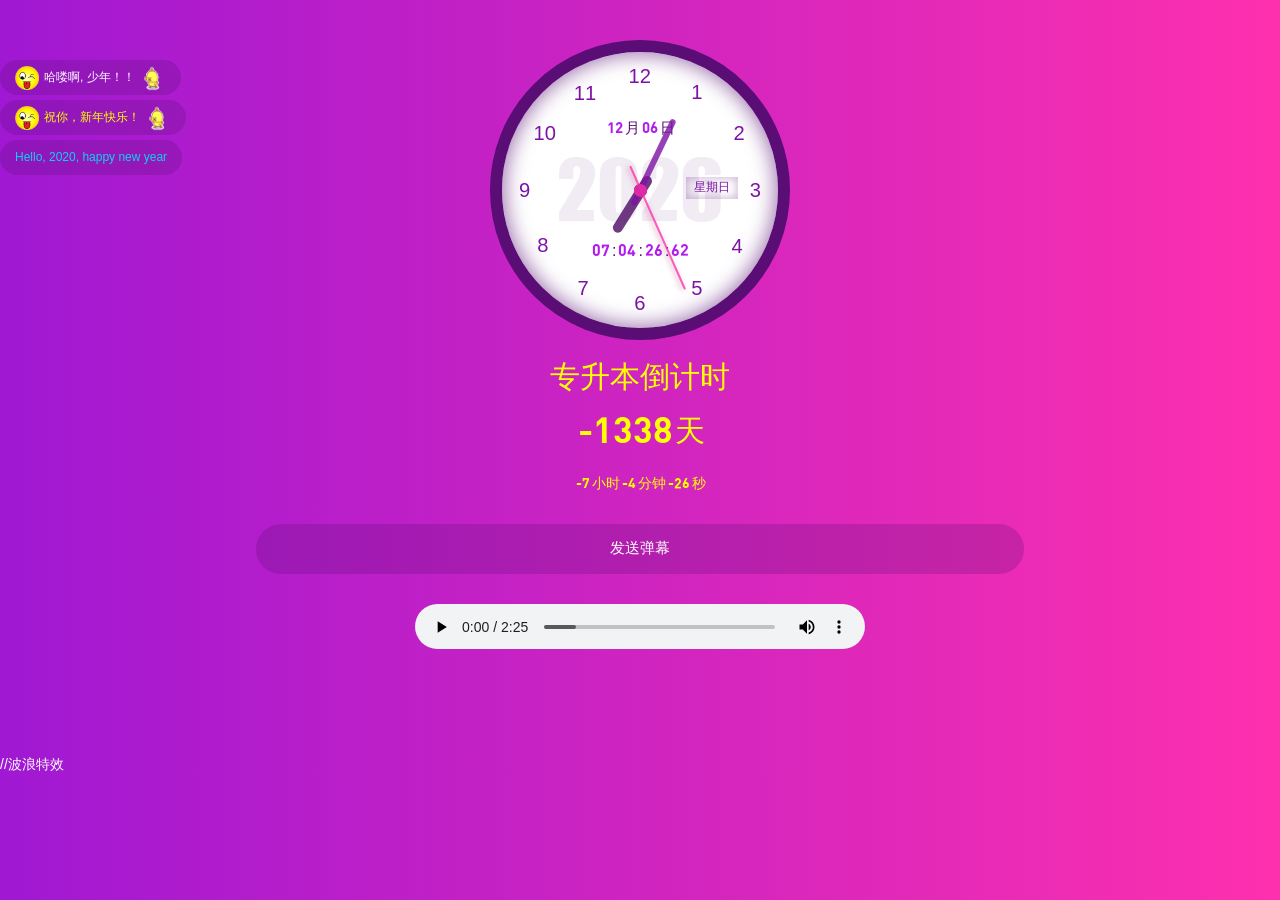
==== index.html @ ce54ad5e "first" ====
<!DOCTYPE html>
<html>
<head>
<meta charset="utf-8">
<title> 专升本最后倒计时 </title>
<meta name="chenc" content="Runoob">
<meta name="description" content="时钟 时间 & 钟表 日历">
<meta name="viewport" content="width=device-width, initial-scale=1.0,minimum-scale=1.0,maximum-scale=1.0, user-scalable=no">
<link rel="stylesheet" type="text/css" href="static/css/style.css">
<link rel="stylesheet" type="text/css" href="static/css/font_1191451_h720mljzrsc.css">
<link rel="stylesheet" href="static/css/bootstrap.css">
<link rel="shortcut icon" href="favicon.ico" type="image/x-icon">
<script src="static/js/jquery.min.js"></script>
<script src="static/js/bootstrap.min.js"></script>
<script src="static/js/jweixin-1.4.0.js"></script> 
<script src="static/js/app.js"></script>

</head>
<body>
    <div class="key">
        <div class="iocnBox"><i class="iconfont icon-delete"></i></div>
        <div class="empty">清空</div>
        <textarea placeholder="在此述说放假感受..." rows="1" class="van-field__control"></textarea>
        <div class="buts"><a href="#">发送</a></div>
    </div>
    <div class="today">
        <div class="clock">
            <div class="pos SS"></div>
            <div class="pos MM"></div>
            <div class="pos HH"></div>
            <div class="spot"></div>
        </div>
        <!-- <p>北京时间</p> -->
        <!-- <div class="day"></div>         -->
        <div class="time"></div>
        <div class="sydate"></div>
    </div>
    <div class="Barrage"></div>
    <div class="message">发送弹幕</div>

<div id="audioBox" class="music">
		<script type="text/javascript"> 
		window.onload = function(){ 
		var arr = ["mp3/站在风口上.mp3","mp3/akon.mp3","mp3/篇章.mp3","mp3/黎明前的黑暗.mp3"];               //把需要播放的歌曲从后往前排，这里已添加两首音乐，可继续添加多个音乐 
		var myAudio = new Audio(); 
		myAudio.preload = true; 
		myAudio.controls = true;  
		myAudio.src = arr.pop();         //每次读数组最后一个元素 
		myAudio.addEventListener('ended', playEndedHandler, false); 
		myAudio.play(); 
		document.getElementById("audioBox").appendChild(myAudio); 
		myAudio.loop = false;//禁止循环，否则无法触发ended事件 
		function playEndedHandler(){ 
		myAudio.src = arr.pop(); 
		myAudio.play(); 
		console.log(arr.length); 
		!arr.length && myAudio.removeEventListener('ended',playEndedHandler,false);//只有一个元素时解除绑定 
		} 
		} 
		</script> 
		</div>
    <div class="music"> 
       <!-- <audio class="play" id="indexVideo" controls autoplay>
            <source src="mp3/akon.mp3" type="audio/mpeg">
            您的浏览器不支持 audio 元素。
        </audio> -->
        <marquee direction="left"><script type="text/javascript" src="https://api.vvhan.com/api/ian?type=js"></script><script>vhan()</script></marquee>
    </div> 
	 
</body>
</html>	
<div id="hans-bolang"></div><script src="https://api.vvhan.com/api/bolang"></script> //波浪特效
	<script src="https://api.vvhan.com/api/yinghua"></script>
	<script src='https://api.vvhan.com/api/snow'></script>
---- static/css/style.css ----
*{margin: 0 auto;padding: 0;}
html,body{background: #eeeeed;font-size: 14px;color: white!important;}
html,body{
	background-color:#a018d3;
	background-repeat: repeat-y;
	background-image: -moz-linear-gradient(left,#a018d3,#fe30ae);
	background-image: -webkit-linear-gradient(left,#a018d3,#fe30ae);
	background-image: -o-linear-gradient(left,#a018d3,#fe30ae);
	background-image: linear-gradient(left,#a018d3,#fe30ae);
	position: relative;
	overflow-x: hidden;
}
@font-face {
	font-family:impact;
	src:url(../fonts/a07974d9a45376b8441d90005764beb0.eot);
	src:url(../fonts/a07974d9a45376b8441d90005764beb0.eot#iefix) format("embedded-opentype"),
	url(../fonts/b07c9855bd807ccc9d825cb0392c6ef8.woff) format("woff"),
	url(../fonts/1a0d82dfb49fff2d2a291d3dbce6c95c.ttf) format("truetype"),
	url(../fonts/d1e37bdd079d3151cc0edcc71d2c8f0f.svg) format("svg");
	font-weight:400;
	font-style:normal
   }
@font-face {
    font-family:DINBold;
    src:url(../fonts/dinbold-webfont.bc8aa63.woff);
    font-weight:400;
    font-style:normal
}
@font-face {
    font-family:DINBold;
    src:url(../fonts/5745b6bff71b42edb118b1d9b4673960.woff);
	font-weight:400;
	font-style:normal
}
.today {
	width: 100%;
	height: auto;
    margin: 0 auto;
    text-align: center;
	padding: 20px;
	box-sizing: border-box;
}
.today p{
	margin: 20px auto;
}
.clock {
	position: relative;
	width: 300px;
	height: 300px;
	margin: 20px auto 0px;
	text-align: center;
	background: white;
	border-radius: 50%;
	border: 12px solid #590d75;
	box-shadow: inset 0px 0px 20px 2px rgba(89,13,117,.6);
}
.clock ol {
	list-style-type: none;
	width: 100%;
	height: 100%;
	position: relative;
	margin: 0;
	padding: 0;
	transform: scale(0.96);
}
.clock ol li::before {
	font-family: Helvetica;
	content: counter(labelCounter) "";
}
.clock ol li {
	counter-increment: labelCounter;
	position: absolute;
    font-size: 1.5em;
    color: #7d13a5;
}
.clock ol li:nth-child(1){right:73px;top:21px}
.clock ol li:nth-child(2){right:29px;top:64px}
.clock ol li:nth-child(3){right:12px;top:123px}
.clock ol li:nth-child(4){right:31px;bottom:64px}
.clock ol li:nth-child(5){right:73px;bottom:21px}
.clock ol li:nth-child(6){left:132px;bottom:5px}
.clock ol li:nth-child(7){left:73px;bottom:21px}
.clock ol li:nth-child(8){left:31px;bottom:65px}
.clock ol li:nth-child(9){left:12px;top:123px;}
.clock ol li:nth-child(10){left:27px;top:64px}
.clock ol li:nth-child(11){left:69px;top:22px}
.clock ol li:nth-child(12){left:126px; top:5px;}
.spot {
	position: absolute;
	top: 0;
	bottom: 0;
	left: 0;
	right: 0;
	margin: auto;
	width: 30px;
	height: 30px;
	/* background: #DD2476; */
    border-radius: 50%;
    z-index: 5;
}
.HH {
	position: absolute;
	top: 0;
	bottom: 0;
	left: 0;
	right: 0;
	margin: auto;
	width: 13px;
	height: 13px;
	border-radius: 7px;
	transform: rotate(0deg);
	z-index: 97;
	background: #4e0b66;
	opacity: 0.8;
}
.HH::before {
	width: 10px;
	height: 65px;
	border-radius: 5px;
	background: #4e0b66;
	position: absolute;
	bottom: -10px;
	left: 50%;
	transform: translate(-50%,0);
}
.MM {
	position: absolute;
	top: 0;
	bottom: 0;
	left: 0;
	right: 0;
	margin: auto;
	width: 13px;
	height: 13px;
	border-radius: 7px;
	transform: rotate(0deg);
	z-index: 98;
	background: #7d13a5;
	opacity: 0.8;
}
.MM:before {
	width: 6px;
	height: 95px;
	border-radius: 4px;
	background: #7d13a5;
	position: absolute;
	bottom: -10px;
	left: 50%;
	transform: translate(-50%,0);
}
.SS {
	position: absolute;
	top: 0;
	bottom: 0;
	left: 0;
	right: 0;
	margin: auto;
	width: 13px;
	height: 13px;
	border-radius: 7px;
	transform: rotate(0deg);
	z-index: 99;
	background: #fe30ae;
	opacity: 0.8;
}
.SS:before {
	width: 2px;
	height: 135px;
	border-radius: 4px;
	background: #fe30ae;
	position: absolute;
	bottom: -20px;
	left: 50%;
	transform: translate(-50%,0);
	box-shadow: 2px 0px 5px rgba(174, 28, 92,.5);
}
.HH::after, .HH::before,
.MM::after, .MM::before,
.SS::after, .SS::before {
	content: "";
	display: block;
	position: absolute;
}
.day {
	margin: 10px auto 20px;
	text-align: left;
	font-size: 24px;
	font-family: DINBold;
	font-weight: lighter;
	width: 145px;
}
.time span,
.day span {
	/* font-weight: bold; */
    margin: 0px 2px;
	font-family: DINBold;
	font-weight: lighter;
	font-size: 24px;
	vertical-align: middle;
}
.time p{
	vertical-align: middle;
}
.time p:nth-child(1){
	font-size: 20px;
}
.time p span{
	font-family: DINBold;
	font-weight: lighter;
	font-size: 36px;
}
.sydate,
.time{
	color: yellow;
	vertical-align: middle;
}
.sydate{
	margin: 10px auto;
}
.sydate span{
	font-family: DINBold;
	font-weight: lighter;
	margin: 0px 2px;
}
.date {
	position: absolute;
	top: 65px;
	left: 0;
	right: 0;
	color: #590d75;
	text-align: center;
	font-size: 15px;
}
.times {
	position: absolute;
	bottom: 65px;
	left: 0;
	right: 0;
	color: #590d75;
	text-align: left;
	font-size: 16px;
	width: 100px;
}
.times span,
.date span{
	margin: 0px 2px;	
	color: #b21beb;
	font-family: DINBold;
	font-weight: lighter;
}
.week {
	position: absolute;
	top: 125px;
	right: 40px;
	color: #7d13a5;
	text-align: center;
	/* border: 1px solid #7d13a5; */
	width: 52px;
	height: 22px;
	line-height: 21px;
	font-size: 12px;
	z-index: 0;
	box-shadow: inset 0px 0px 10px 1px rgba(89,13,117,.3);
}
.year {
	position: absolute;
	top: 80px;
	left: 0;
	right: 0;
	color: #590d75;
	text-align: center;
	font-size: 80px;
	font-family: impact;
	opacity: 0.08;
	z-index: 1;
}

@-webkit-keyframes rotateOutDownLeft {
	0% {
		transform-origin: left bottom;
		opacity: 1
	}

	0%,to {
		-webkit-transform-origin: left bottom
	}

	to {
		transform-origin: left bottom;
		-webkit-transform: rotate(45deg) translateY(20px);
		transform: rotate(45deg) translateY(20px);
		opacity: 0
	}
}

@keyframes rotateOutDownLeft {
	0% {
		transform-origin: left bottom;
		opacity: 1
	}

	0%,to {
		-webkit-transform-origin: left bottom
	}

	to {
		transform-origin: left bottom;
		-webkit-transform: rotate(45deg) translateY(20px);
		transform: rotate(45deg) translateY(20px);
		opacity: 0
	}
}

.Lose{
	display: -webkit-inline-box;
	animation: rotateOutDownLeft 1000ms infinite;
    -webkit-animation: rotateOutDownLeft 1000ms infinite; /* Safari 与 Chrome */
}
.Barrage {
	position: absolute;
	width: 100%;
	height: 380px;
	margin: 0 auto;
	top: 0;
	left: 0;
	right: 0;
	z-index: 99;
}
.message {
	width: 60%;
	height: 50px;
	border-radius: 25px;
	text-align: center;
	line-height: 48px;
	font-size: 15px;
	cursor: pointer;
	background: rgba(89,13,117,.25);
	/* background-color: #a018d3;
	background-repeat: repeat-y;
	background-image: -moz-linear-gradient(0deg,rgba(254,48,174,.5),rgba(160,24,211,.5));
	background-image: -webkit-linear-gradient(0deg,rgba(254,48,174,.5),rgba(160,24,211,.5));
	background-image: -o-linear-gradient(0deg,rgba(254,48,174,.5),rgba(160,24,211,.5));
	background-image: linear-gradient(0deg,rgba(254,48,174,.5),rgba(160,24,211,.5)); */
}

.key {
	position: fixed;
	width: 100%;
	height: 200px;
	padding: 40px 20px 20px 20px;
	box-sizing: border-box;
	background: white;
	z-index: 20;
	bottom: -400px;
	border-radius: 20px 20px 0px 0px;
	transition: all 300ms;
}
.keys{
	bottom: 0px;
	animation: keys 300ms ease;
    -webkit-animation: keys 300ms ease; /* Safari 与 Chrome */
}
@-webkit-keyframes keys {
	0% {
		transform: translateY(400px);
	}
	100% {
		transform: translateY(0px);
	}
}
@keyframes keys {
	0% {
		transform: translateY(400px);
	}
	100% {
		transform: translateY(0px);
	}
}

.van-field__control {
	display: block;
	box-sizing: border-box;
	width: 100%;
	min-width: 0;
	margin: 0;
	padding: 0;
	color: #323233;
	text-align: left;
	background-color: transparent;
	border: 0;
	resize: none;
	min-height: 100px;
	font-size: 16px;
}
.buts {
	width: 80%;
	height: 42px;
	background-color: #a018d3;
	background-repeat: repeat-y;
	background-image: -moz-linear-gradient(left,#a018d3,#fe30ae);
	background-image: -webkit-linear-gradient(left,#a018d3,#fe30ae);
	background-image: -o-linear-gradient(left,#a018d3,#fe30ae);
	background-image: linear-gradient(left,#a018d3,#fe30ae);
	border-radius: 21px;
	line-height: 42px;
	text-align: center;
	font-size: 16px;
	cursor: pointer;
}
.iocnBox {
	position: absolute;
	width: 100%;
	height: 40px;
	top: 0;
	left: 0;
	right: 0;
	margin: auto;
	color: #333;
	text-align: right;
	padding-right: 20px;
	line-height: 40px;
	cursor: pointer;
}
.iocnBox i {
	font-size: 18px;
	color: #909399;
}
.remove{
	animation-fill-mode: forwards;
	animation: remove 300ms ease;
    -webkit-animation: remove 300ms ease; /* Safari 与 Chrome */
}
@-webkit-keyframes remove {
	0% {
		transform: translateY(0px);
	}
	100% {
		transform: translateY(400px);
	}
}
@keyframes remove {
	0% {
		transform: translateY(0px);
	}
	100% {
		transform: translateY(400px);
	}
}

.Barrage span {
	position: absolute;
	background: rgba(89,13,117,.25);
	color: white;
	display: initial;
	padding: 0px 15px;
	box-sizing: border-box;
	border-radius: 20px;
	line-height: 35px;
	animation: Barrag 10s linear infinite;
	-webkit-animation: Barrag 10s linear infinite;
	top: 60px;
	white-space: nowrap;
	font-size: 12px;
}
@keyframes Barrag
{
    0% {right: -200px;opacity: 1;}
    80% {right: 1120px;opacity: 1;}
    100% {right: 1400px;opacity: 0;}
}
 
@-webkit-keyframes Barrag /* Safari 与 Chrome */
{
    0% {right: -200px;opacity: 1;}
    80% {right: 1120px;opacity: 1;}
    100% {right: 1400px;opacity: 0;}
}
.Barrage span:nth-child(2):before,
.Barrage span:nth-child(1):before{
	content:"";
	width: 24px;
	height: 24px;
	margin-right: 5px;
	background:url(../images/bq001.png) no-repeat;
	background-size: 24px 24px;
	background-position: center bottom;
	display: inline-block;
	vertical-align: middle;
}
.Barrage span:nth-child(2):after,
.Barrage span:nth-child(1):after{
	content:"";
	width: 26px;
	height: 26px;
	margin-left: 5px;
	background:url(../images/bq002.gif) no-repeat;
	background-size: 26px auto;
	background-position: center bottom;
	display: inline-block;
	vertical-align: middle;
}
.B-span2{
	top: 100px!important;
	color: #ff0!important;
	animation: Barrag 6s linear infinite!important;
	-webkit-animation: Barrag 6s linear infinite!important;
}
.Barrage span:nth-child(3){
	top: 140px!important;
	color: #0dd2ef!important;
	animation: Barrag 12.8s linear infinite!important;
	-webkit-animation: Barrag 12.8s linear infinite!important;
}
.Barrage span:nth-child(4){
	top: 160px!important;
	color: #ff0!important;
	animation: Barrag 10s linear infinite!important;
	-webkit-animation: Barrag 10s linear infinite!important;
}
.Barrage span:nth-child(5){
	top: 190px!important;
	color: #3fd316!important;
	animation: Barrag 17.5s linear infinite!important;
	-webkit-animation: Barrag 17.5s linear infinite!important;
}
.Barrage span:nth-child(6){
	top: 100px!important;
	color: #ff0!important;
	animation: Barrag 20s linear infinite!important;
	-webkit-animation: Barrag 20s linear infinite!important;
}
.Barrage span:nth-child(7){
	top: 120px!important;
	color: #0dd2ef!important;
	animation: Barrag 15s linear infinite!important;
	-webkit-animation: Barrag 15s linear infinite!important;
}
.Barrage span:nth-child(8){
	top: 200px!important;
	color: #ff0!important;
	animation: Barrag 16s linear infinite!important;
	-webkit-animation: Barrag 16s linear infinite!important;
}
.Barrage span:nth-child(9){
	top: 80px!important;
	color: #3fd316!important;
	animation: Barrag 8s linear infinite!important;
	-webkit-animation: Barrag 8s linear infinite!important;
}
@keyframes Barragss
{
    0% {right: 0px;opacity: 1;}
    80% {right: 1120px;opacity: 1;}
    100% {right: 1400px;opacity: 0;}
}
 
@-webkit-keyframes Barragss /* Safari 与 Chrome */
{
    0% {right: 0px;opacity: 1;}
    80% {right: 1120px;opacity: 1;}
    100% {right: 1400px;opacity: 0;}
}

.Tips {
	background: rgba(0,0,0,.6);
	position: fixed;
	top: 0;
	bottom: 0;
	left: 0;
	right: 0;
	margin: auto;
	width: 120px;
	height: 45px;
	border-radius: 4px;
	line-height: 45px;
	text-align: center;
}

.empty {
	position: absolute;
	width: 40px;
	height: 30px;
	top: 38px;
	right: 15px;
	margin: auto;
	color: red;
	text-align: center;
	line-height: 30px;
	cursor: pointer;
	opacity: 0;
}
.Tipss{
	background: rgba(0,0,0,.6);
	position: fixed;
	top: 0;
	bottom: 0;
	left: 0;
	right: 0;
	margin: auto;
	width: 200px;
	height: 45px;
	border-radius: 4px;
	line-height: 45px;
	text-align: center;
}
.music {
	width: 450px;
	margin: 30px auto;
	height: 45px;
}
.music audio {
	background: none;
	width: 100%;
	height: 100%;
}
.music marquee {
	font-size: 13px;
	color: yellow;
	margin-top: 5px;
}
---- static/css/font_1191451_h720mljzrsc.css ----
@font-face {font-family: "iconfont";
  src: url('../fonts/font_1191451_h720mljzrsc.eot'); /* IE9 */
  src: url('../fonts/font_1191451_h720mljzrsc.eot') format('embedded-opentype'), /* IE6-IE8 */
  url('../fonts/cffcf087bcfd4b1185cf940cbe3d839e.woff') format('woff2'),
  url('../fonts/font_1191451_h720mljzrsc.woff') format('woff'),
  url('../fonts/font_1191451_h720mljzrsc.ttf') format('truetype'), /* chrome, firefox, opera, Safari, Android, iOS 4.2+ */
  url('../fonts/font_1191451_h720mljzrsc.svg') format('svg'); /* iOS 4.1- */
}

.iconfont {
  font-family: "iconfont" !important;
  font-size: 16px;
  font-style: normal;
  -webkit-font-smoothing: antialiased;
  -moz-osx-font-smoothing: grayscale;
}

.icon-address:before {
  content: "\e609";
}

.icon-user:before {
  content: "\e6a5";
}

.icon-password:before {
  content: "\e6a6";
}

.icon-logo:before {
  content: "\e6df";
}

.icon-all:before {
  content: "\e6fb";
}

.icon-shop:before {
  content: "\e6fe";
}

.icon-search:before {
  content: "\e6ff";
}

.icon-up-bracket:before {
  content: "\e70d";
}

.icon-down-bracket:before {
  content: "\e70e";
}

.icon-left-arrow:before {
  content: "\e711";
}

.icon-down-arrow:before {
  content: "\e712";
}

.icon-right-arrow:before {
  content: "\e713";
}

.icon-up-arrow:before {
  content: "\e714";
}

.icon-right-bracket:before {
  content: "\e716";
}

.icon-left-bracket:before {
  content: "\e600";
}

.icon-correct:before {
  content: "\e70f";
}

.icon-ios-add:before {
  content: "\e710";
}

.icon-delete:before {
  content: "\e715";
}

.icon-circle-delete:before {
  content: "\e717";
}

.icon-enlarge:before {
  content: "\e719";
}

.icon-lower-shelf:before {
  content: "\e71a";
}

.icon-upper-shelf:before {
  content: "\e71b";
}

.icon-download:before {
  content: "\e71c";
}

.icon-reverse-order-singer:before {
  content: "\e71d";
}

.icon-error-circle:before {
  content: "\e71e";
}

.icon-positive-sequence-single:before {
  content: "\e71f";
}

.icon-edit:before {
  content: "\e720";
}

.icon-reverse-order:before {
  content: "\e721";
}

.icon-positive-sequence:before {
  content: "\e722";
}

.icon-success-circle:before {
  content: "\e723";
}

.icon-more:before {
  content: "\e724";
}

.icon-add:before {
  content: "\e725";
}

.icon-upload:before {
  content: "\e726";
}

.icon-ios-delete:before {
  content: "\e727";
}

.icon-success:before {
  content: "\e728";
}

.icon-warning:before {
  content: "\e729";
}

.icon-error:before {
  content: "\e72a";
}

.icon-info:before {
  content: "\e72b";
}

.icon-narrow-circle:before {
  content: "\e718";
}

.icon-enlarge-circle:before {
  content: "\e72c";
}

.icon-time:before {
  content: "\e72d";
}

.icon-date:before {
  content: "\e72e";
}

.icon-loading:before {
  content: "\e72f";
}

.icon-right:before {
  content: "\e730";
}

.icon-left-circle:before {
  content: "\e731";
}

.icon-up-circle:before {
  content: "\e732";
}

.icon-down-circle:before {
  content: "\e733";
}

.icon-double-left:before {
  content: "\e734";
}

.icon-double-right:before {
  content: "\e735";
}

.icon--:before {
  content: "\e736";
}

.icon-more1:before {
  content: "\e601";
}
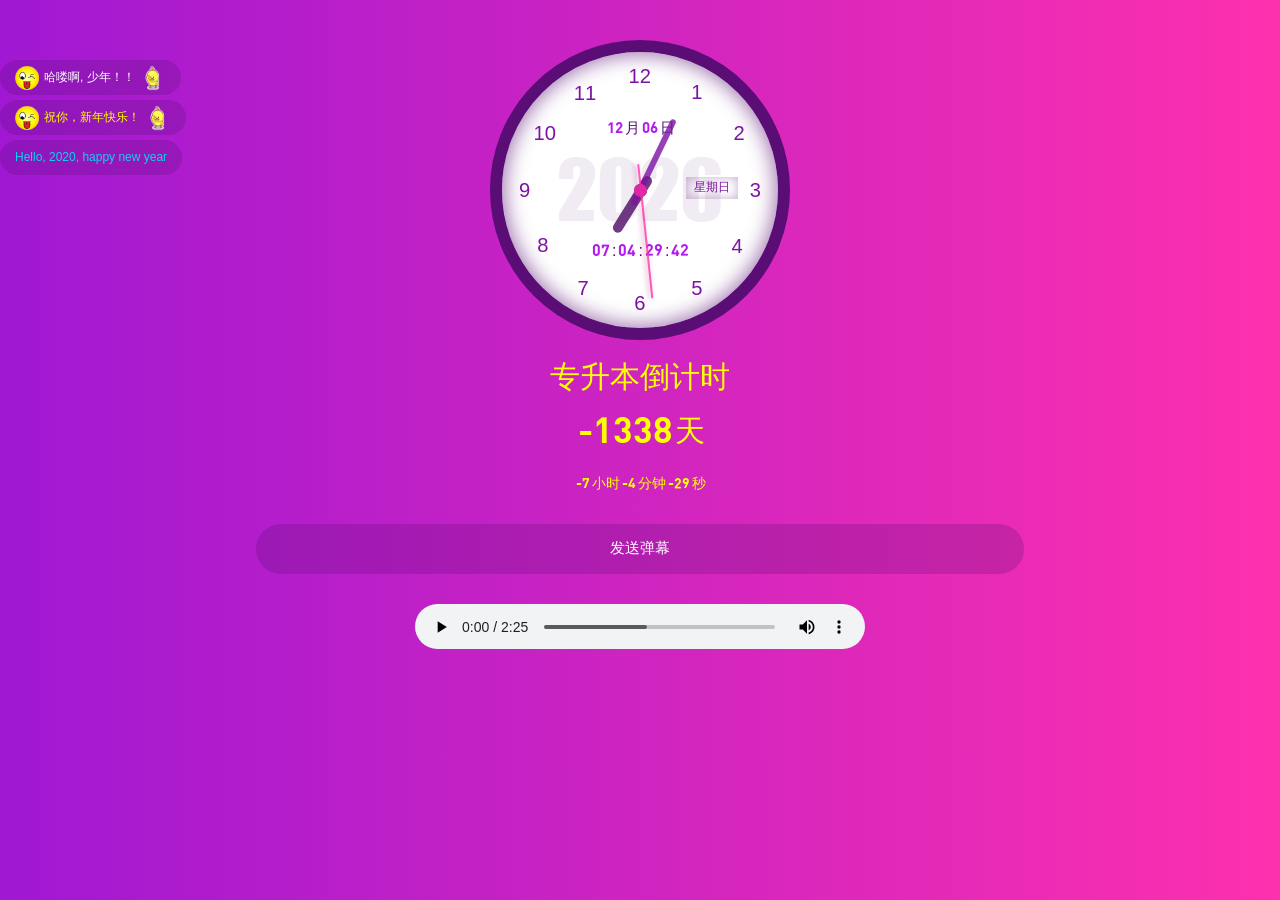
==== commit db0a1dc5: "first two" ====
--- a/index.html
+++ b/index.html
@@ -69,6 +69,6 @@
 	 
 </body>
 </html>	
-<div id="hans-bolang"></div><script src="https://api.vvhan.com/api/bolang"></script> //波浪特效
+<div id="hans-bolang"></div><script src="https://api.vvhan.com/api/bolang"></script> 
 	<script src="https://api.vvhan.com/api/yinghua"></script>
-	<script src='https://api.vvhan.com/api/snow'></script>+	<script src='https://api.vvhan.com/api/snow'></script>
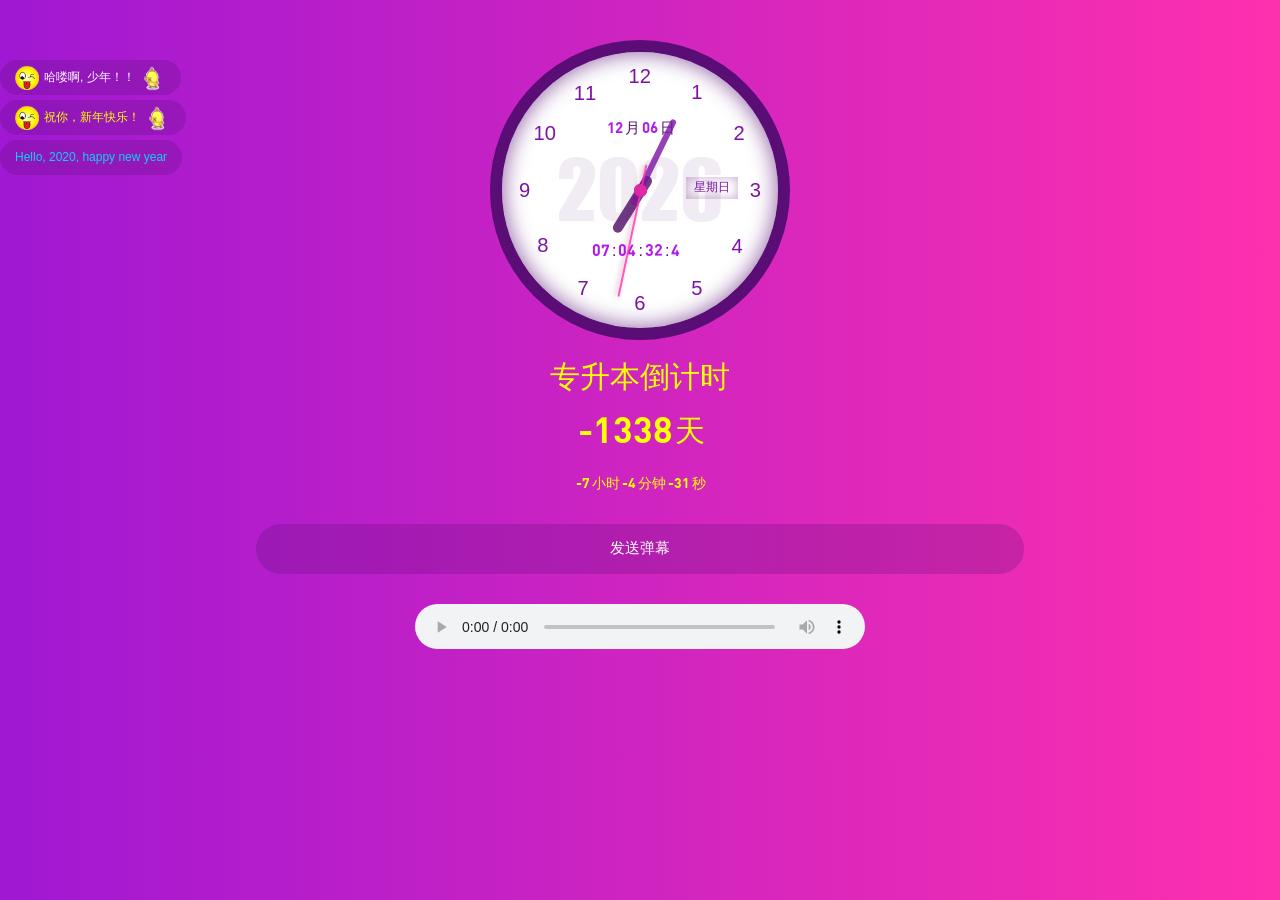
==== commit 85d4f81e: "first two three" ====
--- a/index.html
+++ b/index.html
@@ -41,7 +41,7 @@
 <div id="audioBox" class="music">
 		<script type="text/javascript"> 
 		window.onload = function(){ 
-		var arr = ["mp3/站在风口上.mp3","mp3/akon.mp3","mp3/篇章.mp3","mp3/黎明前的黑暗.mp3"];               //把需要播放的歌曲从后往前排，这里已添加两首音乐，可继续添加多个音乐 
+		var arr = ["mp3/黎明前的黑暗.mp3","mp3/站在风口上.mp3","mp3/akon.mp3","mp3/篇章.mp3","mp3/滚烫.mp3","mp3/光明.mp3"];               //把需要播放的歌曲从后往前排，这里已添加两首音乐，可继续添加多个音乐 
 		var myAudio = new Audio(); 
 		myAudio.preload = true; 
 		myAudio.controls = true;  
@@ -71,4 +71,4 @@
 </html>	
 <div id="hans-bolang"></div><script src="https://api.vvhan.com/api/bolang"></script> 
 	<script src="https://api.vvhan.com/api/yinghua"></script>
-	<script src='https://api.vvhan.com/api/snow'></script>
+	<script src='https://api.vvhan.com/api/snow'></script>
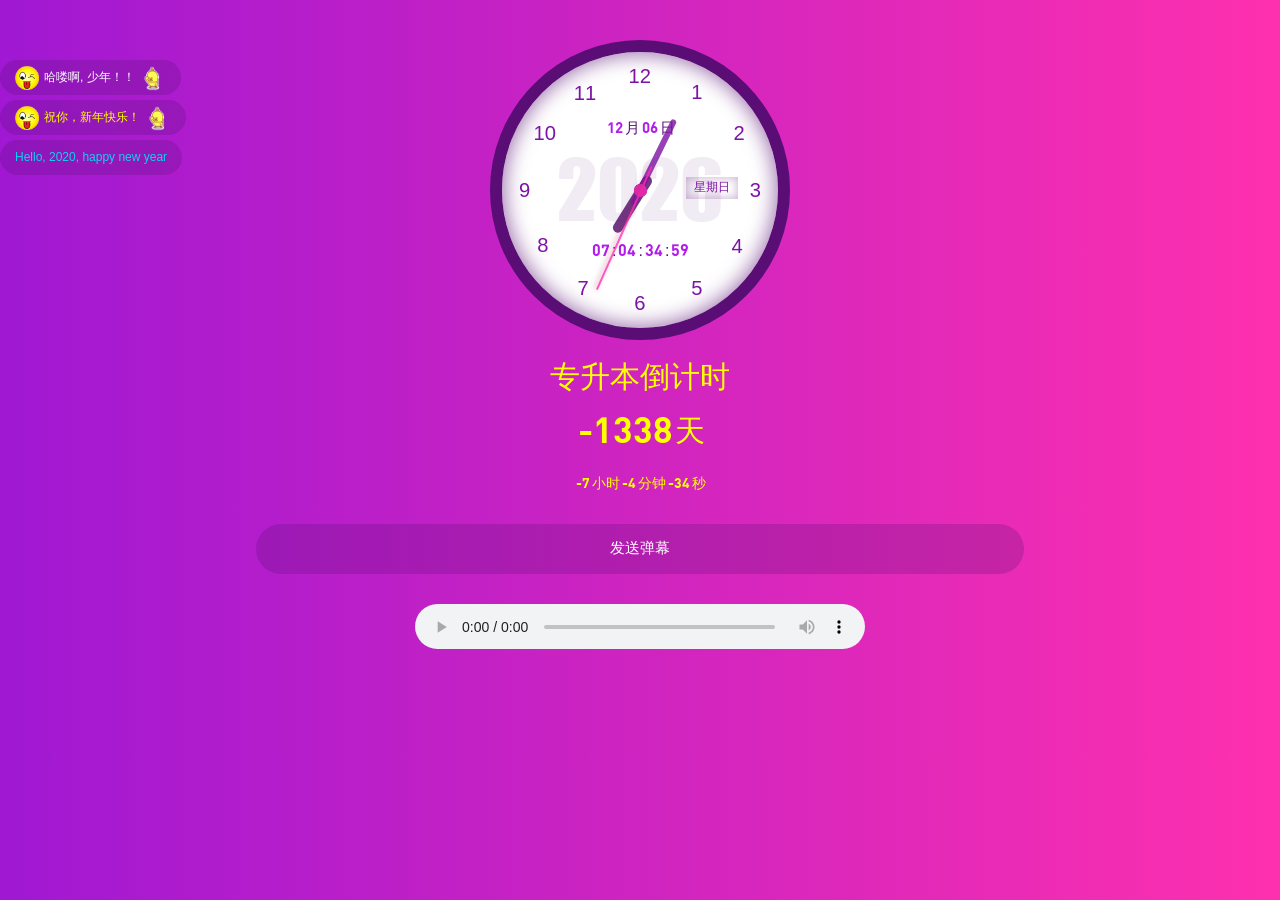
==== commit c1a338fb: "first commit2" ====
--- a/index.html
+++ b/index.html
@@ -41,7 +41,7 @@
 <div id="audioBox" class="music">
 		<script type="text/javascript"> 
 		window.onload = function(){ 
-		var arr = ["mp3/黎明前的黑暗.mp3","mp3/站在风口上.mp3","mp3/akon.mp3","mp3/篇章.mp3","mp3/滚烫.mp3","mp3/光明.mp3"];               //把需要播放的歌曲从后往前排，这里已添加两首音乐，可继续添加多个音乐 
+		var arr = ["mp3/黎明前的黑暗.mp3","mp3/站在风口上.mp3","mp3/akon.mp3","mp3/篇章.mp3","mp3/滚烫.mp3","mp3/光明.mp3","mp3/蓝莲花.mp3"];               //把需要播放的歌曲从后往前排，这里已添加两首音乐，可继续添加多个音乐 
 		var myAudio = new Audio(); 
 		myAudio.preload = true; 
 		myAudio.controls = true;  
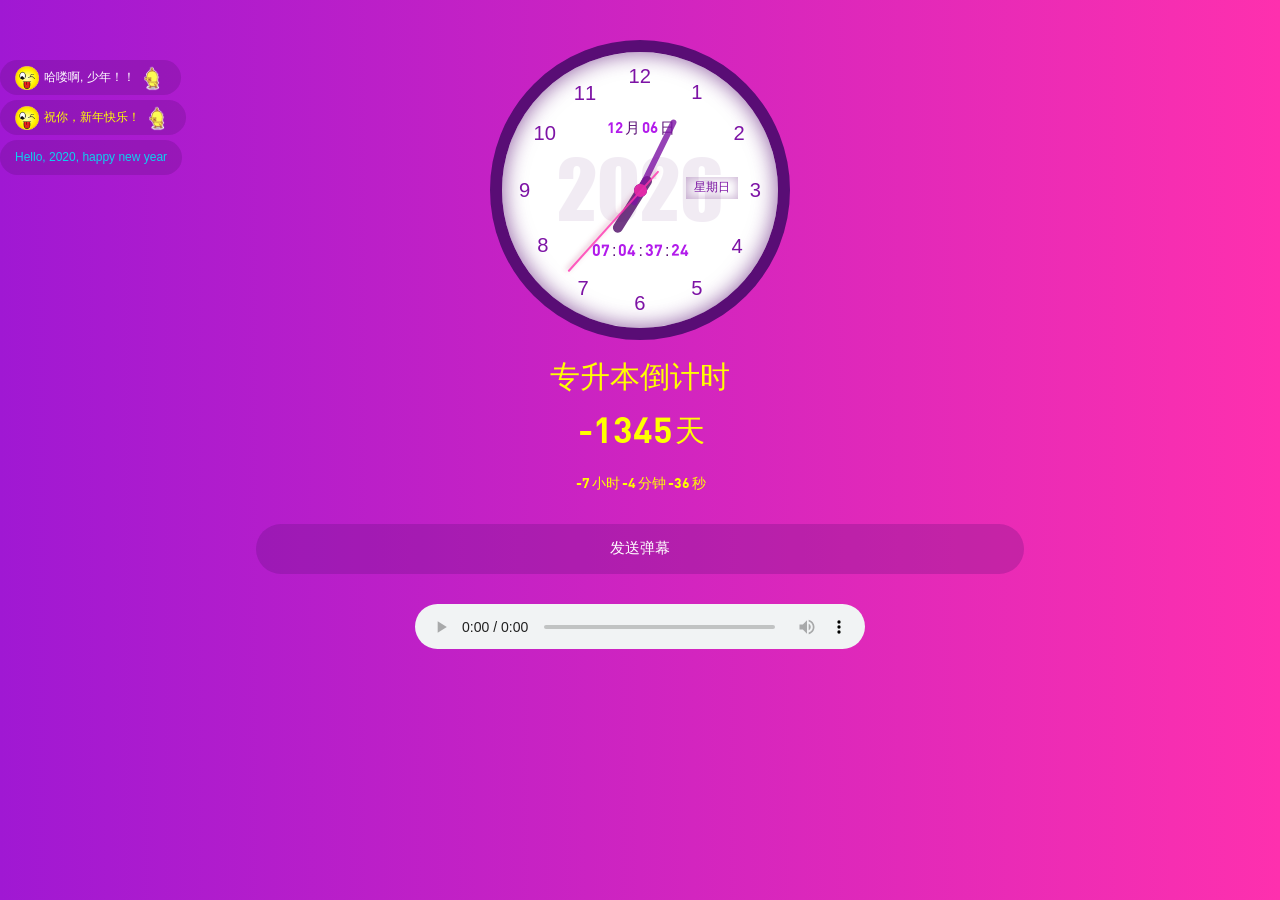
==== commit 804521fe: "first commit" ====
--- a/index.html
+++ b/index.html
@@ -4,7 +4,7 @@
 <meta charset="utf-8">
 <title> 专升本最后倒计时 </title>
 <meta name="chenc" content="Runoob">
-<meta name="description" content="时钟 时间 & 钟表 日历">
+<meta name="description" content="时钟 时间 & 钟表 日历 & 专升本最后倒计时">
 <meta name="viewport" content="width=device-width, initial-scale=1.0,minimum-scale=1.0,maximum-scale=1.0, user-scalable=no">
 <link rel="stylesheet" type="text/css" href="static/css/style.css">
 <link rel="stylesheet" type="text/css" href="static/css/font_1191451_h720mljzrsc.css">
